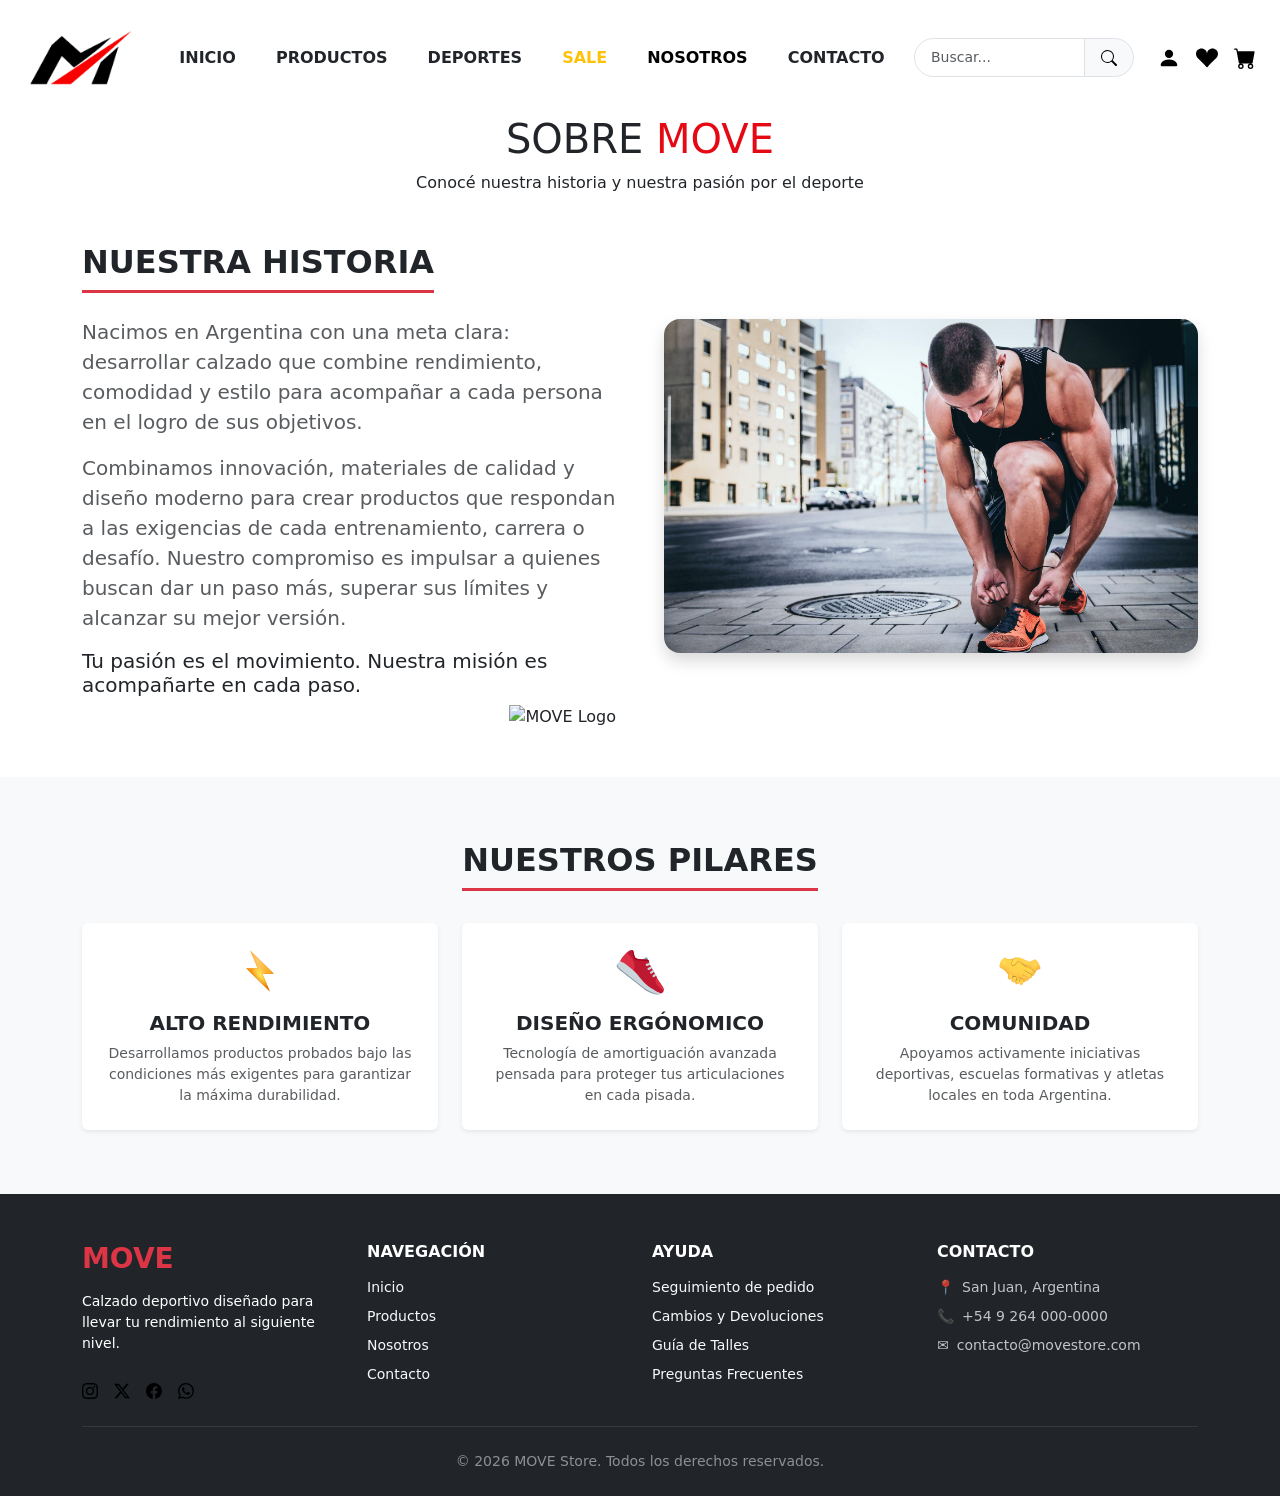
==== nosotros.html @ 9c9c74a1 "Add files via upload" ====
<!DOCTYPE html>
<html lang="es">
<head>
  <meta charset="UTF-8">
  <meta name="viewport" content="width=device-width, initial-scale=1">
  <title>Nosotros - Move Argentina</title>
  <link rel="icon" type="image/png" href="IMG/Logo/logo.png">
  <!-- Bootstrap 5 CSS -->
  <link href="https://cdn.jsdelivr.net/npm/bootstrap@5.3.3/dist/css/bootstrap.min.css" rel="stylesheet">
  <!-- Google Fonts: Oswald -->
  <link rel="preconnect" href="https://fonts.googleapis.com">
  <link rel="preconnect" href="https://fonts.gstatic.com" crossorigin>
  <link href="https://fonts.googleapis.com/css2?family=Oswald:wght@600;700&display=swap" rel="stylesheet">
  <!-- CSS Personalizado -->
  <link rel="stylesheet" href="css/estilos.css">
</head>
<body>

  <!-- NAVBAR -->
  <nav class="navbar navbar-expand-lg mi-navbar sticky-top py-3">
    <div class="container-fluid px-4">
      <a class="navbar-brand" href="index.html">
        <img src="IMG/Logo/logo.png" alt="MOVE" width="110" class="img-fluid">
      </a>
      <button class="navbar-toggler" type="button" data-bs-toggle="collapse" data-bs-target="#navbarSupportedContent" aria-controls="navbarSupportedContent" aria-expanded="false" aria-label="Toggle navigation">
        <span class="navbar-toggler-icon"></span>
      </button>

      <div class="collapse navbar-collapse justify-content-between" id="navbarSupportedContent">
        <ul class="navbar-nav mx-auto mb-2 mb-lg-0 fw-bold text-center gap-4 fs-6">
          <li class="nav-item"><a class="nav-link text-dark text-uppercase px-2" href="index.html">Inicio</a></li>
          <li class="nav-item"><a class="nav-link text-dark text-uppercase px-2" href="productos.html">Productos</a></li>
          <li class="nav-item"><a class="nav-link text-dark text-uppercase px-2" href="productos.html#deportes">Deportes</a></li>
          <li class="nav-item"><a class="nav-link text-warning text-uppercase px-2" href="productos.html#sale">SALE</a></li>
          <li class="nav-item"><a class="nav-link text-uppercase px-2 active" href="nosotros.html">Nosotros</a></li>
          <li class="nav-item"><a class="nav-link text-dark text-uppercase px-2" href="contacto.html">Contacto</a></li>
        </ul>

        <div class="d-flex align-items-center justify-content-center gap-3 mt-3 mt-lg-0">
          <form class="d-flex" role="search" style="max-width: 220px;">
            <div class="input-group input-group-sm">
              <input class="form-control rounded-start-pill ps-3 py-2" type="search" placeholder="Buscar..." aria-label="Buscar">
              <button class="btn btn-light rounded-end-pill px-3 border" type="submit">
                <img src="IMG/Iconos/lupa.svg" alt="Buscar" width="16" height="16" class="img-fluid">
              </button>
            </div>
          </form>
          <div class="d-flex gap-3 align-items-center ms-2">
            <a href="contacto.html"><img src="IMG/Iconos/persona.svg" alt="Usuario" width="22" height="22"></a>
            <a href="#"><img src="IMG/Iconos/favoritos.svg" alt="Favoritos" width="22" height="22"></a>
            <a href="#"><img src="IMG/Iconos/carrito.svg" alt="Carrito" width="22" height="22"></a>
          </div>
        </div>
      </div>
    </div>
  </nav>

  <!-- BANNER SUPERIOR DE NOSOTROS -->
  <section class="banner-seccion text-center mb-5">
    <div class="container">
      <h1>SOBRE <span style="color: #E50914;">MOVE</span></h1>
      <p>Conocé nuestra historia y nuestra pasión por el deporte</p>
      <div class="linea-roja"></div>
    </div>
  </section>

  <!-- NOSOTROS -->
  <section class="container my-5">
    <div class="row align-items-center g-5">
      <div class="col-12 col-md-6">
        <h2 class="fw-bold text-uppercase border-bottom border-danger border-3 d-inline-block pb-2 mb-4">Nuestra Historia</h2>
        <p class="text-muted lead fs-7">Nacimos en Argentina con una meta clara: desarrollar calzado que combine rendimiento, comodidad y estilo para acompañar a cada persona en el logro de sus objetivos.</p>
        <p class="text-muted lead fs-7">Combinamos innovación, materiales de calidad y diseño moderno para crear productos que respondan a las exigencias de cada entrenamiento, carrera o desafío. Nuestro compromiso es impulsar a quienes buscan dar un paso más, superar sus límites y alcanzar su mejor versión.</p>
        <h5 class="slogan">
            Tu pasión es el movimiento. Nuestra misión es acompañarte en cada paso.
        </h5>
        <div class="text-end mt-2">
          <img src="img/Logo/logo.png" alt="MOVE Logo" class="logo-slogan">
        </div>
      </div>
      <div class="col-12 col-md-6">
        <img src="IMG/nosotros.jpg" alt="Instalaciones Move" class="img-fluid rounded-4 shadow">
      </div>
    </div>
  </section>

  <!-- TARJETAS MISION -->
  <section class="bg-light py-5">
    <div class="container my-3">
      <div class="row text-center mb-4">
        <div class="col-12">
          <h2 class="fw-bold text-uppercase border-bottom border-danger border-3 d-inline-block pb-2">Nuestros Pilares</h2>
        </div>
      </div>
      <div class="row g-4">
        <div class="col-12 col-md-4">
          <div class="card border-0 h-100 p-4 text-center shadow-sm">
            <div class="mb-3">
              <img src="IMG/Iconos/rayo.svg" alt="Rendimiento" width="48" height="48">
            </div>
            <h4 class="fw-bold text-uppercase fs-5">Alto Rendimiento</h4>
            <p class="text-muted small mb-0">Desarrollamos productos probados bajo las condiciones más exigentes para garantizar la máxima durabilidad.</p>
          </div>
        </div>
        <div class="col-12 col-md-4">
          <div class="card border-0 h-100 p-4 text-center shadow-sm">
            <div class="mb-3">
              <img src="IMG/Iconos/zapatilla.svg" alt="Diseño Ergónomico" width="48" height="48">
            </div>
            <h4 class="fw-bold text-uppercase fs-5">Diseño Ergónomico</h4>
            <p class="text-muted small mb-0">Tecnología de amortiguación avanzada pensada para proteger tus articulaciones en cada pisada.</p>
          </div>
        </div>
        <div class="col-12 col-md-4">
          <div class="card border-0 h-100 p-4 text-center shadow-sm">
            <div class="mb-3">
              <img src="IMG/Iconos/comunidad.svg" alt="Comunidad" width="48" height="48">
            </div>
            <h4 class="fw-bold text-uppercase fs-5">Comunidad</h4>
            <p class="text-muted small mb-0">Apoyamos activamente iniciativas deportivas, escuelas formativas y atletas locales en toda Argentina.</p>
          </div>
        </div>
      </div>
    </div>
  </section>

  <!-- FOOTER -->
  <footer class="bg-dark text-white pt-5 pb-4">
    <div class="container">
      <div class="row g-4">
        <div class="col-12 col-md-6 col-lg-3">
          <h3 class="fw-bold text-danger mb-3">MOVE</h3>
          <p class="text-light-50 small mb-4">Calzado deportivo diseñado para llevar tu rendimiento al siguiente nivel.</p>
          <div class="d-flex gap-3 align-items-center">
            <a href="#" class="social-link"><img src="IMG/Iconos/instagram.svg" alt="Instagram" class="icono-red-social"></a>
            <a href="#" class="social-link"><img src="IMG/Iconos/twitter-x.svg" alt="X" class="icono-red-social"></a>
            <a href="#" class="social-link"><img src="IMG/Iconos/facebook.svg" alt="Facebook" class="icono-red-social"></a>
            <a href="#" class="social-link"><img src="IMG/Iconos/whatsapp.svg" alt="WhatsApp" class="icono-red-social"></a>
          </div>
        </div>
        <div class="col-12 col-md-6 col-lg-3">
          <h5 class="fw-bold text-uppercase mb-3 fs-6">Navegación</h5>
          <ul class="list-unstyled footer-links small">
            <li class="mb-2"><a href="index.html" class="text-light text-decoration-none">Inicio</a></li>
            <li class="mb-2"><a href="productos.html" class="text-light text-decoration-none">Productos</a></li>
            <li class="mb-2"><a href="nosotros.html" class="text-light text-decoration-none">Nosotros</a></li>
            <li class="mb-2"><a href="contacto.html" class="text-light text-decoration-none">Contacto</a></li>
          </ul>
        </div>
        <div class="col-12 col-md-6 col-lg-3">
          <h5 class="fw-bold text-uppercase mb-3 fs-6">Ayuda</h5>
          <ul class="list-unstyled footer-links small">
            <li class="mb-2"><a href="#" class="text-light text-decoration-none">Seguimiento de pedido</a></li>
            <li class="mb-2"><a href="#" class="text-light text-decoration-none">Cambios y Devoluciones</a></li>
            <li class="mb-2"><a href="#" class="text-light text-decoration-none">Guía de Talles</a></li>
            <li class="mb-2"><a href="#" class="text-light text-decoration-none">Preguntas Frecuentes</a></li>
          </ul>
        </div>
        <div class="col-12 col-md-6 col-lg-3">
          <h5 class="fw-bold text-uppercase mb-3 fs-6">Contacto</h5>
          <ul class="list-unstyled small text-light opacity-75">
            <li class="mb-2 d-flex align-items-center gap-2"><span>📍</span> San Juan, Argentina</li>
            <li class="mb-2 d-flex align-items-center gap-2"><span>📞</span> +54 9 264 000-0000</li>
            <li class="mb-2 d-flex align-items-center gap-2"><span>✉️</span> contacto@movestore.com</li>
          </ul>
        </div>
      </div>
      <hr class="my-4 border-secondary">
      <div class="text-center text-light opacity-50 small">
        &copy; 2026 MOVE Store. Todos los derechos reservados.
      </div>
    </div>
  </footer>

  <script src="https://cdn.jsdelivr.net/npm/bootstrap@5.3.3/dist/js/bootstrap.bundle.min.js"></script>
</body>
</html>
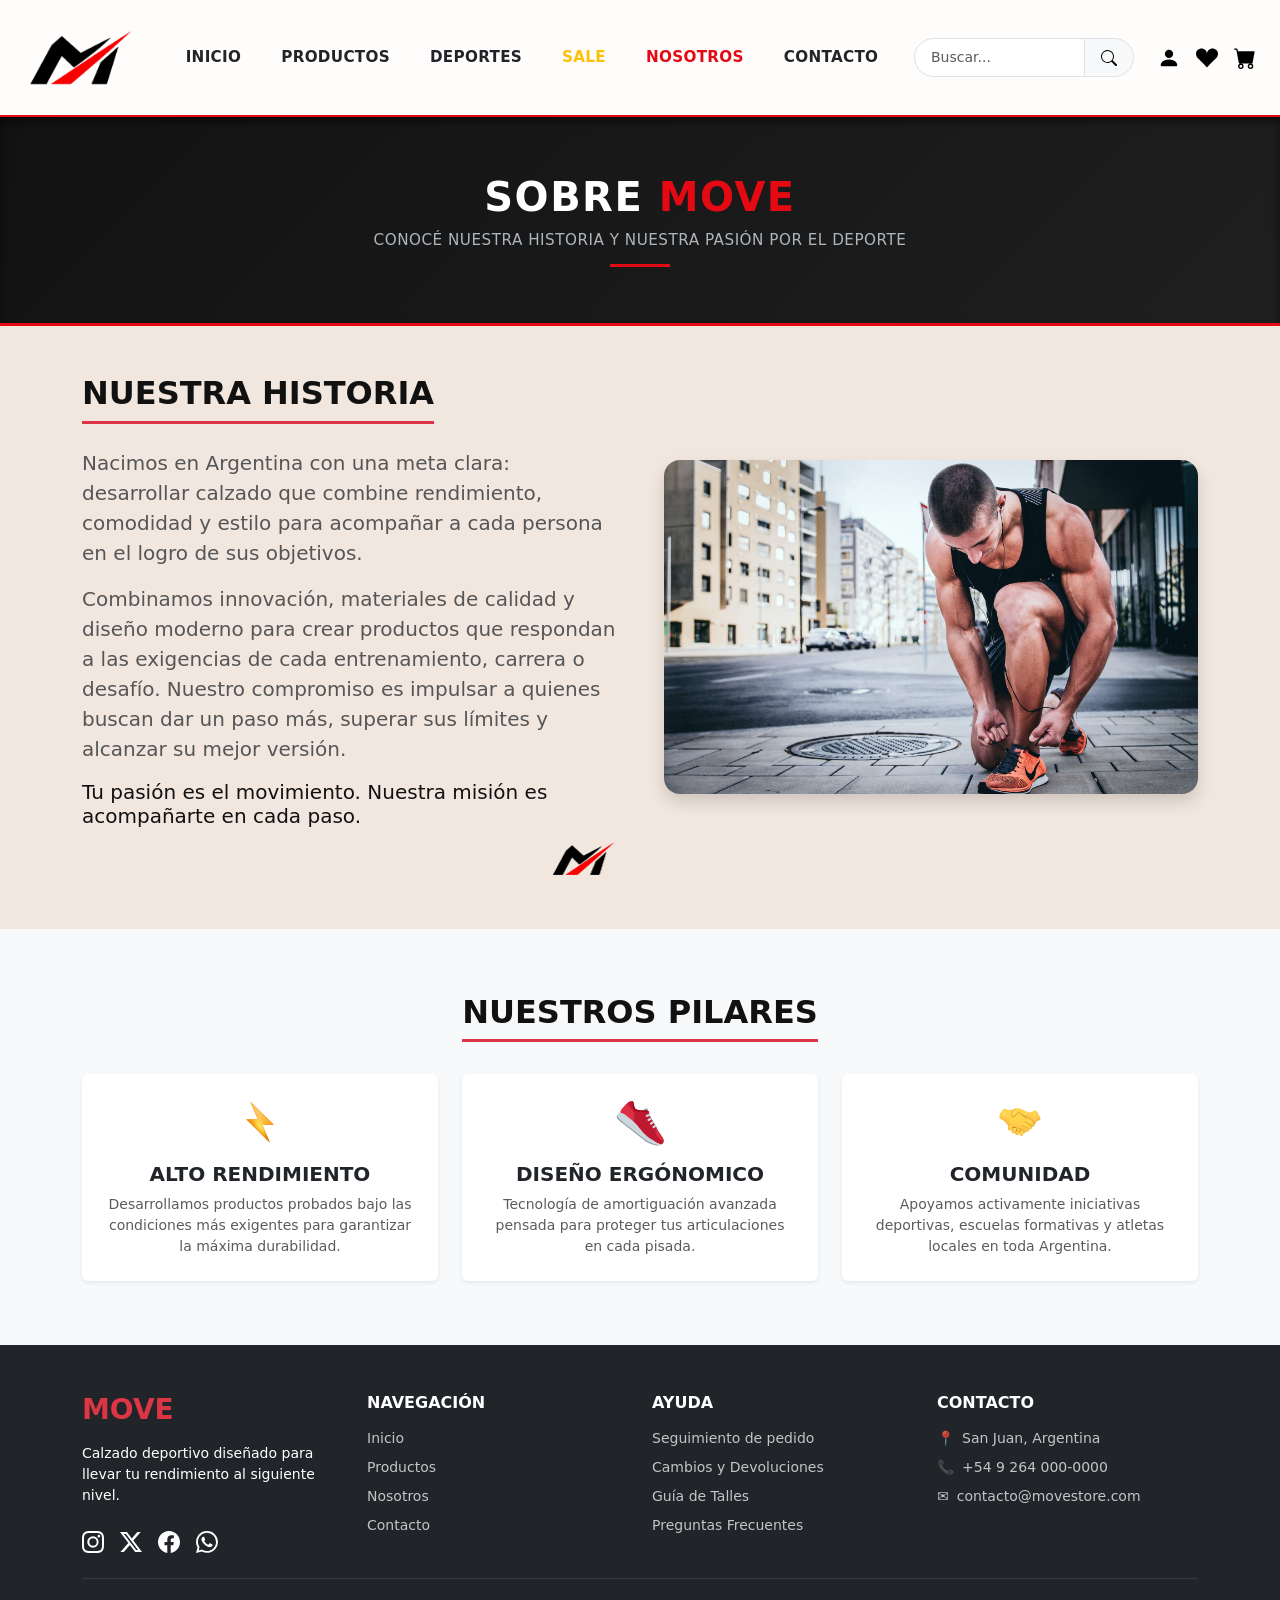
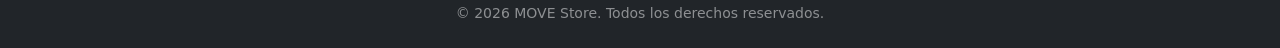
==== commit 3fa015ae: "Fix HTML encoding issues in nosotros.html" ====
--- a/nosotros.html
+++ b/nosotros.html
@@ -75,7 +75,7 @@
             Tu pasión es el movimiento. Nuestra misión es acompañarte en cada paso.
         </h5>
         <div class="text-end mt-2">
-          <img src="img/Logo/logo.png" alt="MOVE Logo" class="logo-slogan">
+          <img src="IMG/Logo/logo.png" alt="MOVE Logo" class="logo-slogan">
         </div>
       </div>
       <div class="col-12 col-md-6">
@@ -174,4 +174,4 @@
 
   <script src="https://cdn.jsdelivr.net/npm/bootstrap@5.3.3/dist/js/bootstrap.bundle.min.js"></script>
 </body>
-</html>+</html>
--- a/css/estilos.css
+++ b/css/estilos.css
@@ -0,0 +1,307 @@
+/* ==========================================
+   1. ESTILOS GENERALES Y NAVBAR
+   ========================================== */
+body {
+  background-color: #f2e7df;
+  color: #111111;
+  font-family: system-ui, -apple-system, sans-serif;
+}
+
+h1, h2, h3, .navbar-brand {
+  font-family: system-ui, -apple-system, "Segoe UI", Roboto, Helvetica, Arial, sans-serif;
+  font-weight: 800 !important;
+}
+
+.mi-navbar {
+  background-color: #fffcfc;
+  border-bottom: 2px solid #E50914;
+  box-shadow: 0 2px 8px rgba(0, 0, 0, 0.05);
+}
+
+@media (min-width: 992px) {
+  .mi-navbar .navbar-collapse {
+    display: flex;
+    justify-content: space-between;
+    align-items: center;
+  }
+}
+
+.mi-navbar .nav-link {
+  font-size: 0.95rem;
+  letter-spacing: 0.3px;
+  transition: color 0.2s ease;
+}
+
+.mi-navbar .nav-link:hover,
+.mi-navbar .nav-link.active {
+  color: #E50914;
+}
+
+/* ==========================================
+   2. BOTONES Y COMPONENTES GLOBALES
+   ========================================== */
+.btn-danger {
+  background-color: #E50914;
+  border-color: #E50914;
+  color: #ffffff;
+  transition: all 0.3s ease;
+}
+
+.btn-danger:hover, 
+.btn-danger:focus, 
+.btn-danger:active {
+  background-color: #b0060f;
+  border-color: #b0060f;
+}
+
+/* ==========================================
+   3. ENCABEZADOS DE SECCIÓN (BANNERS)
+   ========================================== */
+.banner-seccion {
+  background: linear-gradient(135deg, #121212 0%, #1f1f1f 100%);
+  color: #ffffff !important;
+  padding: 3.5rem 0;
+  border-bottom: 3px solid #E50914;
+  box-shadow: inset 0 4px 10px rgba(0, 0, 0, 0.5);
+  text-align: center;
+}
+
+.banner-seccion h1 {
+  color: #ffffff !important;
+  font-weight: 800;
+  text-transform: uppercase;
+  letter-spacing: 1.5px;
+  margin-bottom: 0.5rem;
+}
+
+.banner-seccion p {
+  color: #adb5bd !important;
+  font-size: 0.95rem;
+  text-transform: uppercase;
+  letter-spacing: 0.5px;
+  margin-bottom: 0;
+}
+
+.banner-seccion .linea-roja {
+  width: 60px;
+  height: 3px;
+  background-color: #E50914;
+  margin: 0.75rem auto 0 auto;
+}
+
+/* ==========================================
+   4. PRODUCTOS Y TARJETAS
+   ========================================== */
+.img-carrusel-hero {
+  height: 500px;
+}
+
+.tarjeta-inicio .card-img-top {
+  height: 240px;
+  object-fit: cover;
+  object-position: center;
+}
+
+.tarjeta-producto .card-img-top {
+  height: 220px;
+  width: 100%;
+  object-fit: cover;
+  object-position: center bottom;
+  background-color: #121212;
+}
+
+.tarjeta-producto .card-body {
+  padding: 0.8rem 1rem;
+}
+
+aside .sticky-top {
+  position: -webkit-sticky;
+  position: sticky;
+  top: 95px;
+  z-index: 10;
+}
+
+/* ==========================================
+   5. SECCIÓN: DISCIPLINAS
+   ========================================== */
+.img-disciplina {
+  height: 320px;
+  width: 100%;
+  object-fit: cover;
+  transition: transform 0.4s ease, filter 0.4s ease;
+}
+
+.tarjeta-disciplina:hover .img-disciplina {
+  transform: scale(1.05);
+}
+
+.capa-disciplina {
+  background: linear-gradient(0deg, rgba(0, 0, 0, 0.75) 0%, rgba(0, 0, 0, 0.2) 50%, transparent 100%);
+}
+
+.tarjeta-disciplina h3 {
+  text-shadow: 0 2px 4px rgba(0, 0, 0, 0.8);
+}
+
+/* ==========================================
+   6. SECCIÓN: SUMATE AL MOVIMIENTO
+   ========================================== */
+.seccion-sumate {
+  margin-bottom: 3rem;
+  background-color: #E50914;
+  color: #ffffff;
+}
+
+.seccion-sumate .form-control {
+  border: none;
+  box-shadow: 0 4px 10px rgba(0, 0, 0, 0.15);
+}
+
+.seccion-sumate .btn-sumate {
+  background-color: #000000;
+  color: #ffffff;
+  border: none;
+  transition: transform 0.2s ease, background-color 0.2s ease;
+}
+
+.seccion-sumate .btn-sumate:hover {
+  background-color: #1a1a1a;
+  transform: translateY(-2px);
+}
+
+.titulo-sumate {
+  font-family: 'Oswald', sans-serif;
+  font-weight: 700;
+  letter-spacing: 2px;
+  font-size: 2.5rem;
+  text-shadow: 0 2px 4px rgba(0, 0, 0, 0.2);
+}
+
+.subtitulo-sumate {
+  font-size: 1.1rem;
+  letter-spacing: 0.5px;
+}
+
+/* ==========================================
+   7. SECCIÓN DE CONTACTO Y FORMULARIO
+   ========================================== */
+.card-contacto-split {
+  border-top: 4px solid #E50914;
+  border-radius: 12px;
+  background-color: #ffffff;
+}
+
+.columna-imagen-contacto {
+  background: linear-gradient(rgba(0, 0, 0, 0.75), rgba(0, 0, 0, 0.75)), url('../IMG/contacto.jpg');
+  background-size: cover;
+  background-position: center;
+  background-repeat: no-repeat;
+  position: relative;
+  min-height: 420px;
+}
+
+.acento-linea {
+  width: 45px;
+  height: 4px;
+  background-color: #E50914;
+  border-radius: 2px;
+}
+
+.columna-formulario-clara {
+  background-color: #E50914;
+}
+
+.columna-formulario-clara h3 {
+  color: #ffffff;
+  letter-spacing: 0.5px;
+}
+
+.form-label-custom {
+  color: #ffffff;
+  font-size: 0.82rem;
+  font-weight: 700;
+  text-transform: uppercase;
+  letter-spacing: 0.8px;
+  margin-bottom: 0.3rem;
+}
+
+.form-control-light {
+  background-color: #f2e7df;
+  border: 1px solid #ffffff;
+  color: #111111;
+  border-radius: 8px;
+  padding: 0.75rem 1rem;
+}
+
+.form-control-light:focus {
+  background-color: #ffffff;
+  border-color: #111111;
+  box-shadow: 0 0 0 0.2rem rgba(255, 255, 255, 0.3);
+}
+
+.btn-dark-custom {
+  background-color: #111111;
+  border: 2px solid #111111;
+  color: #ffffff;
+  transition: all 0.3s ease;
+}
+
+.btn-dark-custom:hover {
+  background-color: #000000;
+  border-color: #ffffff;
+  color: #ffffff;
+  transform: translateY(-2px);
+}
+
+.icono-tarjeta {
+  width: 40px;
+  height: 30px;
+  object-fit: contain;
+}
+
+.card-info-hover {
+  transition: transform 0.3s ease, box-shadow 0.3s ease;
+}
+
+.card-info-hover:hover {
+  transform: translateY(-5px);
+  box-shadow: 0 10px 25px rgba(0, 0, 0, 0.1);
+}
+
+.mapa-banner-wrapper {
+  height: 400px;
+  box-shadow: 0 15px 35px rgba(0, 0, 0, 0.3);
+}
+
+.logo-slogan {
+  height: 45px; /* Tamaño medio para que destaque sin ser gigante */
+  width: auto;
+}
+
+
+
+/* ==========================================
+   8. FOOTER Y REDES SOCIALES
+   ========================================== */
+.icono-red-social {
+  width: 22px;
+  height: 22px;
+  object-fit: contain;
+  filter: brightness(0) invert(1);
+  transition: transform 0.2s ease, opacity 0.2s ease;
+}
+
+.social-link:hover .icono-red-social {
+  transform: scale(1.15);
+  opacity: 0.8;
+}
+
+.footer-links a {
+  opacity: 0.75;
+  transition: opacity 0.2s ease, color 0.2s ease;
+}
+
+.footer-links a:hover {
+  opacity: 1;
+  color: #E50914;
+}
